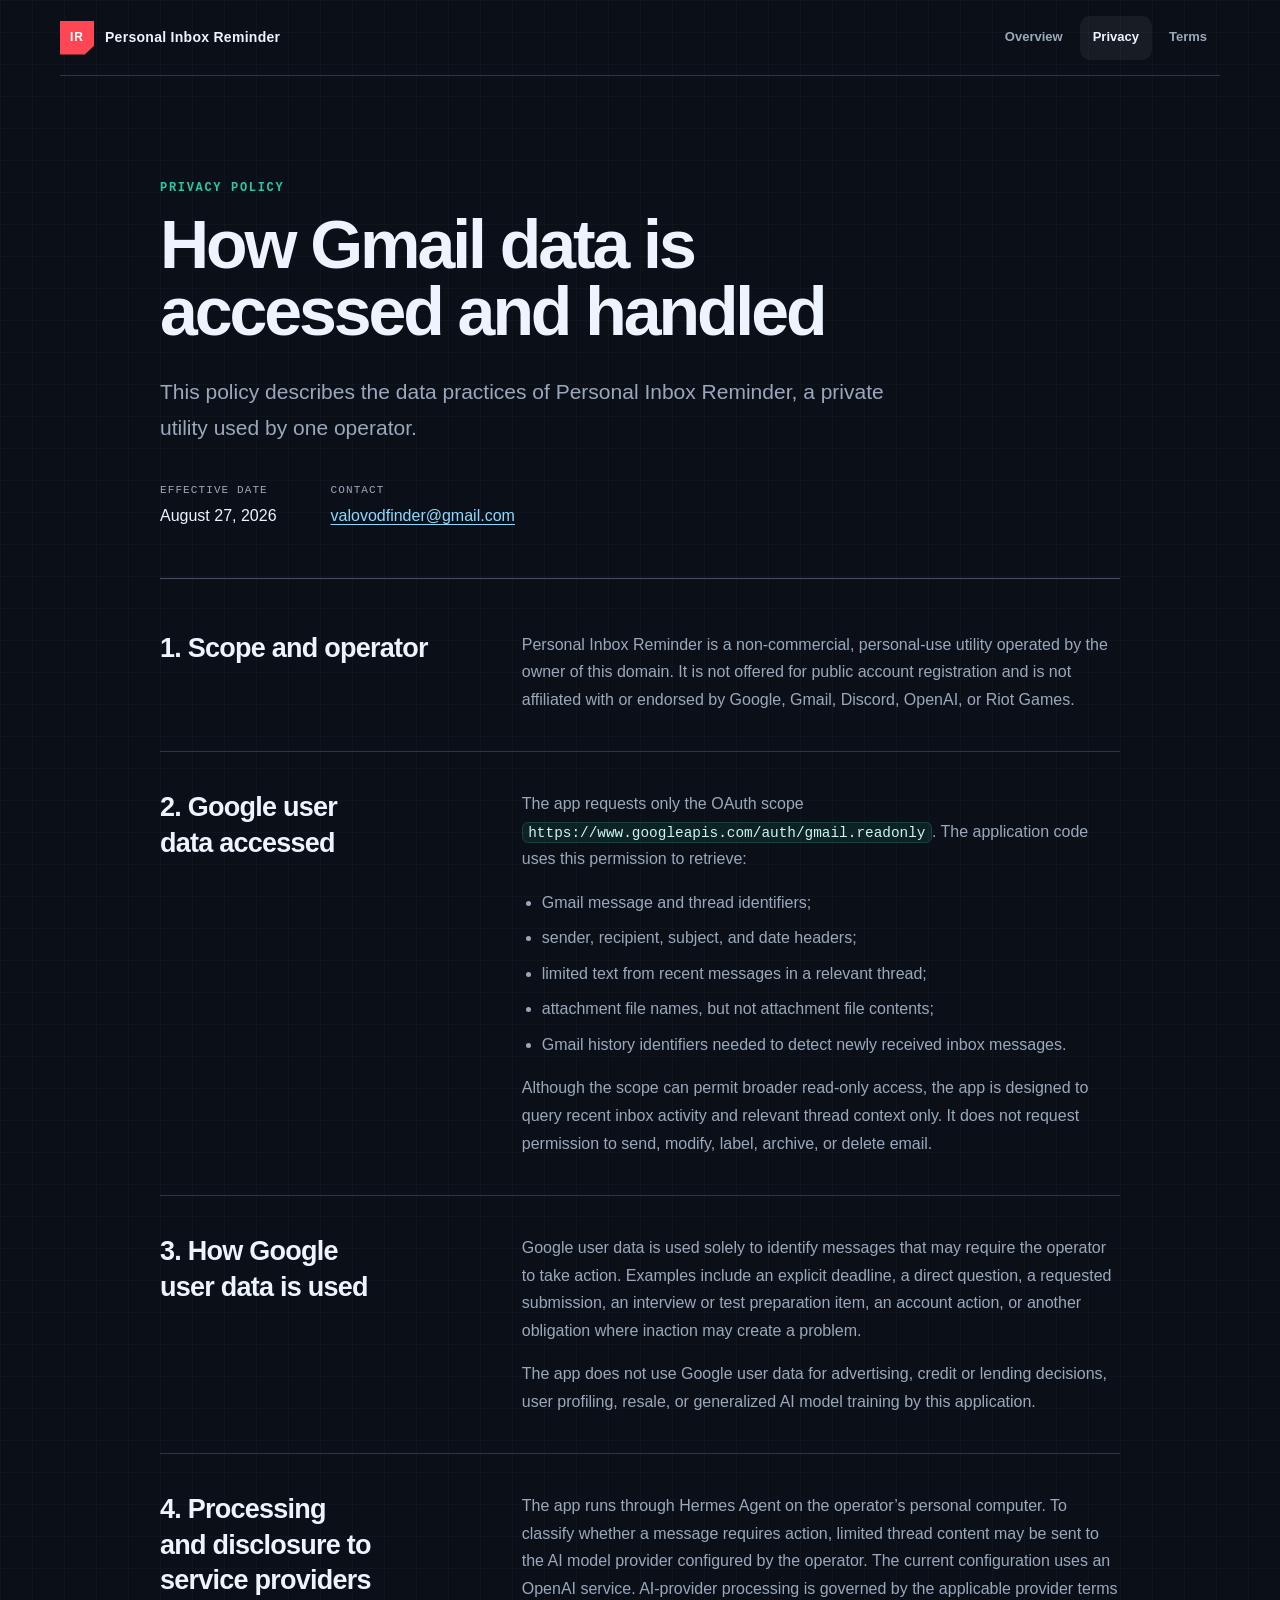
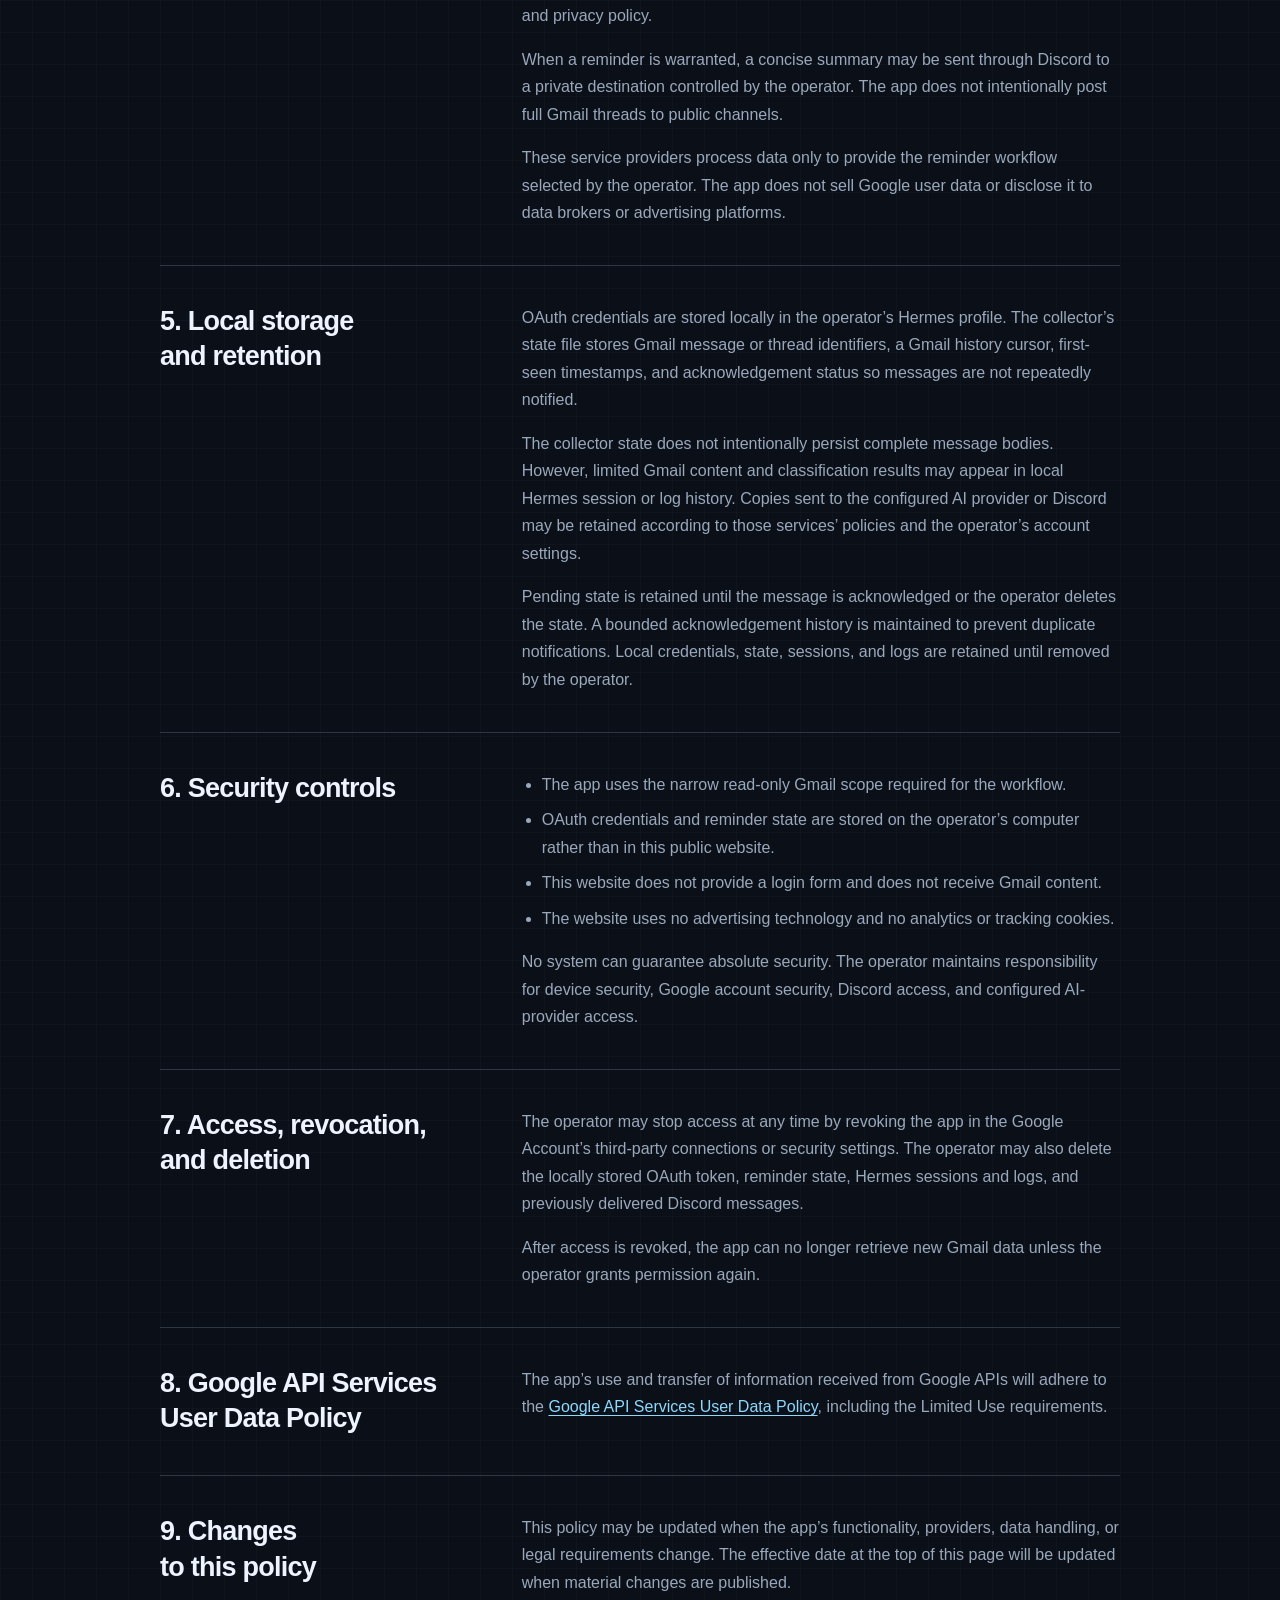
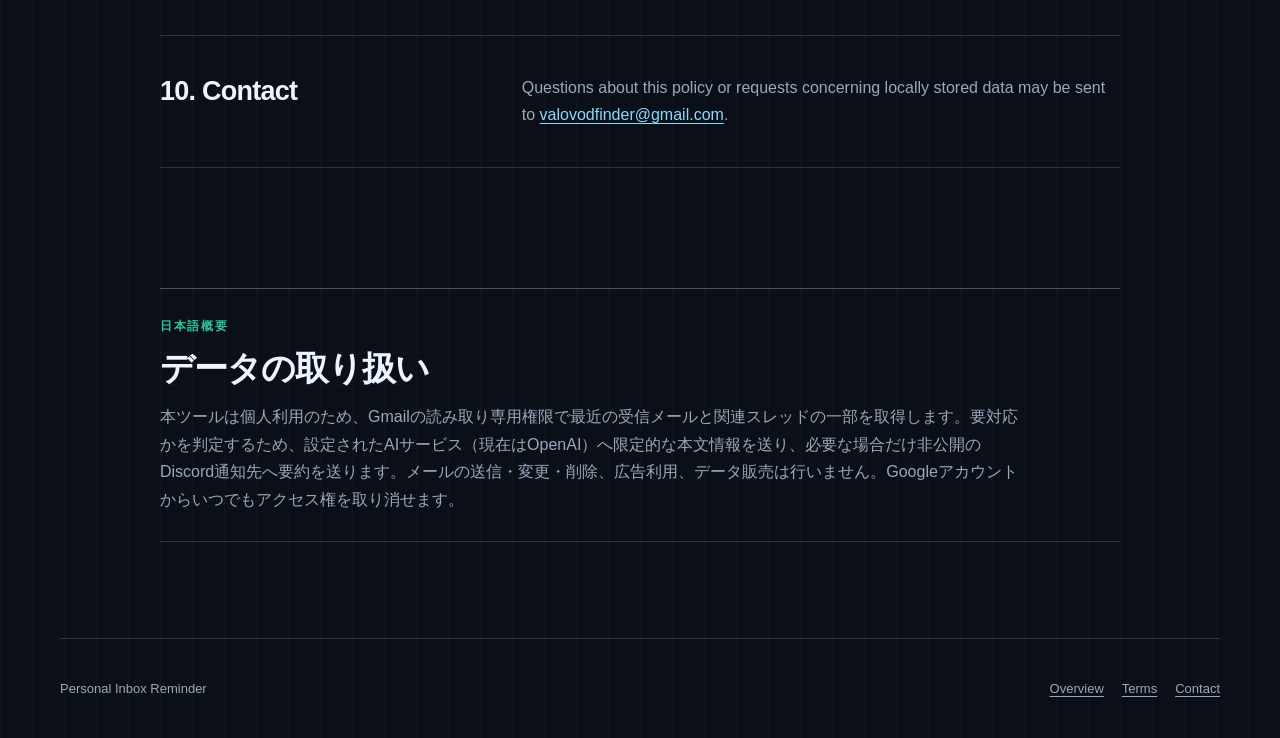
==== privacy/index.html @ f9ddcc96 "Publish Personal Inbox Reminder policy site" ====
<!doctype html>
<html lang="en">
<head>
  <meta charset="utf-8">
  <meta name="viewport" content="width=device-width, initial-scale=1">
  <meta name="description" content="Privacy Policy for Personal Inbox Reminder, including Gmail data access, AI processing, Discord delivery, storage, retention, and revocation.">
  <link rel="canonical" href="https://inbox-reminder.vodscout.com/privacy/">
  <link rel="stylesheet" href="/assets/site.css">
  <title>Privacy Policy | Personal Inbox Reminder</title>
</head>
<body>
  <a class="skip-link" href="#content">Skip to content</a>
  <header class="site-header">
    <a class="brand" href="/" aria-label="Personal Inbox Reminder home">
      <span class="brand-mark" aria-hidden="true">IR</span>
      <span>Personal Inbox Reminder</span>
    </a>
    <nav aria-label="Primary navigation">
      <a href="/">Overview</a>
      <a aria-current="page" href="/privacy/">Privacy</a>
      <a href="/terms/">Terms</a>
    </nav>
  </header>

  <main id="content" class="document-shell">
    <header class="document-header">
      <p class="eyebrow">Privacy Policy</p>
      <h1>How Gmail data is accessed and handled</h1>
      <p class="lede">This policy describes the data practices of Personal Inbox Reminder, a private utility used by one operator.</p>
      <dl class="document-meta">
        <div><dt>Effective date</dt><dd>August 27, 2026</dd></div>
        <div><dt>Contact</dt><dd><a href="mailto:valovodfinder@gmail.com">valovodfinder@gmail.com</a></dd></div>
      </dl>
    </header>

    <article class="policy-content">
      <section id="scope">
        <h2>1. Scope and operator</h2>
        <p>Personal Inbox Reminder is a non-commercial, personal-use utility operated by the owner of this domain. It is not offered for public account registration and is not affiliated with or endorsed by Google, Gmail, Discord, OpenAI, or Riot Games.</p>
      </section>

      <section id="google-data">
        <h2>2. Google user data accessed</h2>
        <p>The app requests only the OAuth scope <code>https://www.googleapis.com/auth/gmail.readonly</code>. The application code uses this permission to retrieve:</p>
        <ul>
          <li>Gmail message and thread identifiers;</li>
          <li>sender, recipient, subject, and date headers;</li>
          <li>limited text from recent messages in a relevant thread;</li>
          <li>attachment file names, but not attachment file contents;</li>
          <li>Gmail history identifiers needed to detect newly received inbox messages.</li>
        </ul>
        <p>Although the scope can permit broader read-only access, the app is designed to query recent inbox activity and relevant thread context only. It does not request permission to send, modify, label, archive, or delete email.</p>
      </section>

      <section id="use">
        <h2>3. How Google user data is used</h2>
        <p>Google user data is used solely to identify messages that may require the operator to take action. Examples include an explicit deadline, a direct question, a requested submission, an interview or test preparation item, an account action, or another obligation where inaction may create a problem.</p>
        <p>The app does not use Google user data for advertising, credit or lending decisions, user profiling, resale, or generalized AI model training by this application.</p>
      </section>

      <section id="processing">
        <h2>4. Processing and disclosure to service providers</h2>
        <p>The app runs through Hermes Agent on the operator’s personal computer. To classify whether a message requires action, limited thread content may be sent to the AI model provider configured by the operator. The current configuration uses an OpenAI service. AI-provider processing is governed by the applicable provider terms and privacy policy.</p>
        <p>When a reminder is warranted, a concise summary may be sent through Discord to a private destination controlled by the operator. The app does not intentionally post full Gmail threads to public channels.</p>
        <p>These service providers process data only to provide the reminder workflow selected by the operator. The app does not sell Google user data or disclose it to data brokers or advertising platforms.</p>
      </section>

      <section id="storage">
        <h2>5. Local storage and retention</h2>
        <p>OAuth credentials are stored locally in the operator’s Hermes profile. The collector’s state file stores Gmail message or thread identifiers, a Gmail history cursor, first-seen timestamps, and acknowledgement status so messages are not repeatedly notified.</p>
        <p>The collector state does not intentionally persist complete message bodies. However, limited Gmail content and classification results may appear in local Hermes session or log history. Copies sent to the configured AI provider or Discord may be retained according to those services’ policies and the operator’s account settings.</p>
        <p>Pending state is retained until the message is acknowledged or the operator deletes the state. A bounded acknowledgement history is maintained to prevent duplicate notifications. Local credentials, state, sessions, and logs are retained until removed by the operator.</p>
      </section>

      <section id="security">
        <h2>6. Security controls</h2>
        <ul>
          <li>The app uses the narrow read-only Gmail scope required for the workflow.</li>
          <li>OAuth credentials and reminder state are stored on the operator’s computer rather than in this public website.</li>
          <li>This website does not provide a login form and does not receive Gmail content.</li>
          <li>The website uses no advertising technology and no analytics or tracking cookies.</li>
        </ul>
        <p>No system can guarantee absolute security. The operator maintains responsibility for device security, Google account security, Discord access, and configured AI-provider access.</p>
      </section>

      <section id="control">
        <h2>7. Access, revocation, and deletion</h2>
        <p>The operator may stop access at any time by revoking the app in the Google Account’s third-party connections or security settings. The operator may also delete the locally stored OAuth token, reminder state, Hermes sessions and logs, and previously delivered Discord messages.</p>
        <p>After access is revoked, the app can no longer retrieve new Gmail data unless the operator grants permission again.</p>
      </section>

      <section id="limited-use">
        <h2>8. Google API Services User Data Policy</h2>
        <p>The app’s use and transfer of information received from Google APIs will adhere to the <a href="https://developers.google.com/terms/api-services-user-data-policy" rel="noreferrer">Google API Services User Data Policy</a>, including the Limited Use requirements.</p>
      </section>

      <section id="changes">
        <h2>9. Changes to this policy</h2>
        <p>This policy may be updated when the app’s functionality, providers, data handling, or legal requirements change. The effective date at the top of this page will be updated when material changes are published.</p>
      </section>

      <section id="contact">
        <h2>10. Contact</h2>
        <p>Questions about this policy or requests concerning locally stored data may be sent to <a href="mailto:valovodfinder@gmail.com">valovodfinder@gmail.com</a>.</p>
      </section>
    </article>

    <section class="language-note" lang="ja" aria-labelledby="japanese-privacy-summary">
      <p class="section-label">日本語概要</p>
      <h2 id="japanese-privacy-summary">データの取り扱い</h2>
      <p>本ツールは個人利用のため、Gmailの読み取り専用権限で最近の受信メールと関連スレッドの一部を取得します。要対応かを判定するため、設定されたAIサービス（現在はOpenAI）へ限定的な本文情報を送り、必要な場合だけ非公開のDiscord通知先へ要約を送ります。メールの送信・変更・削除、広告利用、データ販売は行いません。Googleアカウントからいつでもアクセス権を取り消せます。</p>
    </section>
  </main>

  <footer class="site-footer">
    <span>Personal Inbox Reminder</span>
    <span class="footer-links"><a href="/">Overview</a><a href="/terms/">Terms</a><a href="mailto:valovodfinder@gmail.com">Contact</a></span>
  </footer>
</body>
</html>
---- assets/site.css ----
:root {
  color-scheme: dark;
  --bg: #0b1018;
  --surface: #121a26;
  --surface-soft: #0f1722;
  --ink: #edf3ff;
  --muted: #9aa8bc;
  --line: rgba(169, 185, 210, 0.22);
  --line-strong: rgba(169, 185, 210, 0.38);
  --accent: #ff4655;
  --accent-soft: rgba(255, 70, 85, 0.13);
  --signal: #2dc6a1;
  --signal-soft: rgba(45, 198, 161, 0.13);
  --link: #8ed8ff;
  --radius: 18px;
  --font: "Yu Gothic UI", "Yu Gothic", Meiryo, "Hiragino Sans", "Noto Sans JP", Arial, sans-serif;
  --mono: "Cascadia Code", "SFMono-Regular", Consolas, monospace;
}

* { box-sizing: border-box; }

html { scroll-behavior: smooth; }

body {
  margin: 0;
  min-height: 100vh;
  color: var(--ink);
  background:
    linear-gradient(rgba(255, 255, 255, 0.018) 1px, transparent 1px),
    linear-gradient(90deg, rgba(255, 255, 255, 0.018) 1px, transparent 1px),
    var(--bg);
  background-size: 32px 32px;
  font-family: var(--font);
  line-height: 1.72;
  text-rendering: optimizeLegibility;
}

a { color: var(--link); text-underline-offset: 0.2em; }
a:hover { text-decoration-thickness: 2px; }
a:focus-visible, summary:focus-visible {
  outline: 3px solid var(--link);
  outline-offset: 4px;
  border-radius: 4px;
}

code {
  padding: 0.12em 0.38em;
  color: #c9f7eb;
  background: rgba(45, 198, 161, 0.1);
  border: 1px solid rgba(45, 198, 161, 0.2);
  border-radius: 6px;
  font-family: var(--mono);
  font-size: 0.9em;
  overflow-wrap: anywhere;
}

.skip-link {
  position: fixed;
  left: 16px;
  top: 12px;
  z-index: 100;
  padding: 10px 14px;
  color: #081018;
  background: var(--link);
  transform: translateY(-160%);
  transition: transform 120ms ease;
}
.skip-link:focus { transform: translateY(0); }

.site-header {
  width: min(1160px, calc(100% - 32px));
  margin: 0 auto;
  min-height: 76px;
  display: flex;
  align-items: center;
  justify-content: space-between;
  gap: 20px;
  border-bottom: 1px solid var(--line);
}

.brand {
  display: inline-flex;
  align-items: center;
  gap: 11px;
  color: var(--ink);
  font-size: 14px;
  font-weight: 700;
  letter-spacing: 0.02em;
  text-decoration: none;
}

.brand-mark {
  width: 34px;
  height: 34px;
  display: inline-grid;
  place-items: center;
  color: #fff;
  background: var(--accent);
  clip-path: polygon(0 0, 100% 0, 100% 74%, 73% 100%, 0 100%);
  font-size: 12px;
  letter-spacing: 0.08em;
}

nav { display: flex; align-items: center; gap: 4px; }
nav a {
  min-height: 44px;
  display: inline-flex;
  align-items: center;
  padding: 0 13px;
  color: var(--muted);
  border-radius: 10px;
  font-size: 13px;
  font-weight: 700;
  text-decoration: none;
}
nav a:hover, nav a[aria-current="page"] {
  color: var(--ink);
  background: rgba(255, 255, 255, 0.055);
}

.page-shell, .document-shell {
  width: min(1160px, calc(100% - 32px));
  margin: 0 auto;
}

.intro {
  padding: clamp(68px, 9vw, 124px) 0 clamp(48px, 7vw, 88px);
  border-bottom: 1px solid var(--line);
}

.eyebrow, .section-label {
  margin: 0 0 12px;
  color: var(--signal);
  font-family: var(--mono);
  font-size: 12px;
  font-weight: 700;
  letter-spacing: 0.14em;
  text-transform: uppercase;
}

h1, h2, h3 { text-wrap: balance; }
h1 {
  max-width: 960px;
  margin: 0;
  font-size: clamp(42px, 7vw, 84px);
  line-height: 0.99;
  letter-spacing: -0.045em;
}

h2 {
  margin: 0;
  font-size: clamp(28px, 4vw, 44px);
  line-height: 1.12;
  letter-spacing: -0.028em;
}

.lede {
  max-width: 760px;
  margin: 28px 0 0;
  color: var(--muted);
  font-size: clamp(17px, 2vw, 21px);
  line-height: 1.75;
  text-wrap: pretty;
}

.status-line {
  margin-top: 34px;
  display: flex;
  flex-wrap: wrap;
  gap: 8px;
}
.status-line span {
  padding: 8px 12px;
  color: #c9f7eb;
  background: var(--signal-soft);
  border: 1px solid rgba(45, 198, 161, 0.24);
  border-radius: 999px;
  font-size: 12px;
  font-weight: 700;
}

.content-grid {
  padding: clamp(56px, 8vw, 96px) 0;
  display: grid;
  grid-template-columns: minmax(240px, 0.8fr) minmax(0, 1.25fr);
  gap: clamp(40px, 8vw, 112px);
  border-bottom: 1px solid var(--line);
}
.content-grid > div > p:last-child {
  margin: 22px 0 0;
  color: var(--muted);
}

.process-list {
  margin: 0;
  padding: 0;
  list-style: none;
  counter-reset: process;
  border-top: 1px solid var(--line);
}
.process-list li {
  counter-increment: process;
  position: relative;
  padding: 24px 0 24px 54px;
  display: grid;
  gap: 6px;
  border-bottom: 1px solid var(--line);
}
.process-list li::before {
  content: "0" counter(process);
  position: absolute;
  left: 0;
  top: 26px;
  color: var(--accent);
  font-family: var(--mono);
  font-size: 12px;
  font-weight: 700;
}
.process-list strong { font-size: 17px; }
.process-list span { color: var(--muted); }

.boundary-section {
  padding: clamp(56px, 8vw, 96px) 0;
  display: grid;
  grid-template-columns: minmax(240px, 0.75fr) minmax(0, 1.5fr);
  gap: clamp(40px, 8vw, 112px);
  border-bottom: 1px solid var(--line);
}
.boundary-list { margin: 0; }
.boundary-list > div {
  padding: 18px 0;
  display: grid;
  grid-template-columns: minmax(150px, 0.72fr) minmax(0, 1fr);
  gap: 24px;
  border-top: 1px solid var(--line);
}
.boundary-list > div:last-child { border-bottom: 1px solid var(--line); }
.boundary-list dt { font-weight: 700; }
.boundary-list dd { margin: 0; color: var(--muted); }

.disclosure {
  margin: clamp(56px, 8vw, 96px) 0;
  padding: clamp(28px, 5vw, 52px);
  display: grid;
  grid-template-columns: minmax(220px, 0.72fr) minmax(0, 1fr);
  gap: clamp(28px, 6vw, 80px);
  background: var(--surface);
  border: 1px solid var(--line);
  border-radius: var(--radius);
}
.disclosure p:last-child { margin: 0; color: var(--muted); }

.language-note {
  margin: clamp(56px, 8vw, 96px) 0;
  padding: 28px 0;
  border-top: 1px solid var(--line-strong);
  border-bottom: 1px solid var(--line);
}
.language-note h2 { font-size: clamp(24px, 3.2vw, 34px); }
.language-note p:last-child { max-width: 860px; margin-bottom: 0; color: var(--muted); }

.domain-note {
  margin: 0 0 clamp(60px, 8vw, 100px);
  padding: 20px 22px;
  display: grid;
  grid-template-columns: 180px minmax(0, 1fr);
  gap: 24px;
  background: var(--surface-soft);
  border: 1px solid var(--line);
  border-radius: 12px;
}
.domain-note p { margin: 0; color: var(--muted); }

.document-shell { max-width: 960px; }
.document-header {
  padding: clamp(64px, 8vw, 104px) 0 48px;
  border-bottom: 1px solid var(--line-strong);
}
.document-header h1 { max-width: 880px; font-size: clamp(40px, 6vw, 68px); }
.document-meta {
  margin: 34px 0 0;
  display: flex;
  flex-wrap: wrap;
  gap: 28px 54px;
}
.document-meta div { display: grid; gap: 2px; }
.document-meta dt {
  color: var(--muted);
  font-family: var(--mono);
  font-size: 11px;
  letter-spacing: 0.1em;
  text-transform: uppercase;
}
.document-meta dd { margin: 0; }

.policy-content { padding: 14px 0 24px; }
.policy-content section {
  padding: 38px 0;
  display: grid;
  grid-template-columns: minmax(220px, 0.65fr) minmax(0, 1.4fr);
  column-gap: clamp(34px, 7vw, 84px);
  border-bottom: 1px solid var(--line);
}
.policy-content h2 {
  grid-column: 1;
  font-size: clamp(20px, 2.5vw, 27px);
  line-height: 1.32;
}
.policy-content p, .policy-content ul { grid-column: 2; }
.policy-content p { margin: 0 0 16px; color: var(--muted); }
.policy-content p:last-child { margin-bottom: 0; }
.policy-content ul { margin: 0 0 16px; padding-left: 1.25em; color: var(--muted); }
.policy-content li + li { margin-top: 8px; }

.site-footer {
  width: min(1160px, calc(100% - 32px));
  margin: 0 auto;
  min-height: 100px;
  display: flex;
  align-items: center;
  justify-content: space-between;
  gap: 24px;
  color: var(--muted);
  border-top: 1px solid var(--line);
  font-size: 13px;
}
.footer-links { display: flex; flex-wrap: wrap; gap: 18px; }
.footer-links a { color: var(--muted); }

@media (max-width: 760px) {
  .site-header { min-height: auto; padding: 14px 0; align-items: flex-start; }
  .brand > span:last-child { max-width: 130px; line-height: 1.25; }
  nav { gap: 0; }
  nav a { padding: 0 9px; font-size: 12px; }
  h1 { font-size: clamp(38px, 13vw, 58px); }
  .content-grid, .boundary-section, .disclosure, .policy-content section {
    grid-template-columns: 1fr;
  }
  .content-grid, .boundary-section { gap: 36px; }
  .disclosure { gap: 24px; }
  .boundary-list > div { grid-template-columns: 1fr; gap: 6px; }
  .domain-note { grid-template-columns: 1fr; gap: 6px; }
  .policy-content h2, .policy-content p, .policy-content ul { grid-column: 1; }
  .policy-content h2 { margin-bottom: 18px; }
  .site-footer { padding: 28px 0; align-items: flex-start; flex-direction: column; }
}

@media (max-width: 480px) {
  .site-header { display: grid; }
  nav { width: 100%; justify-content: space-between; border-top: 1px solid var(--line); padding-top: 8px; }
  nav a { flex: 1; justify-content: center; }
  .page-shell, .document-shell, .site-header, .site-footer { width: min(100% - 24px, 1160px); }
}

@media (prefers-reduced-motion: reduce) {
  html { scroll-behavior: auto; }
  *, *::before, *::after { transition-duration: 0.01ms !important; }
}
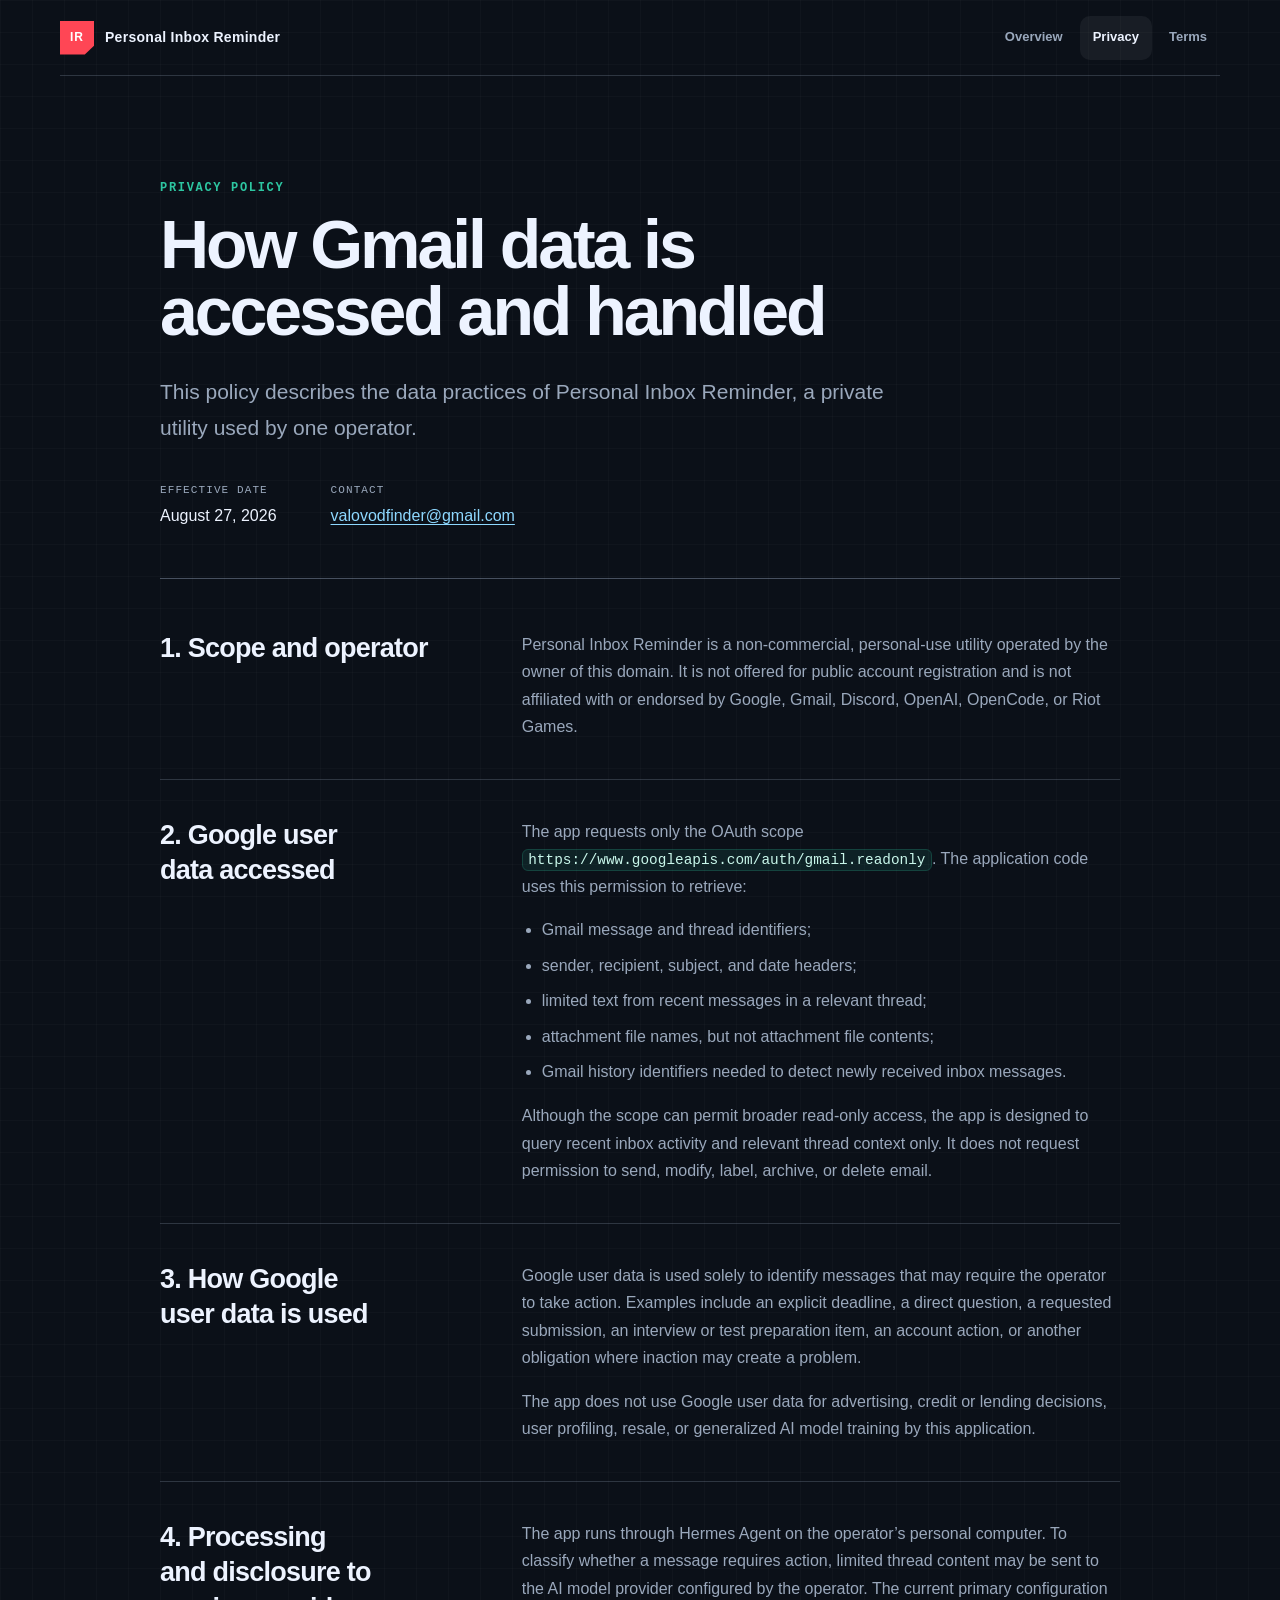
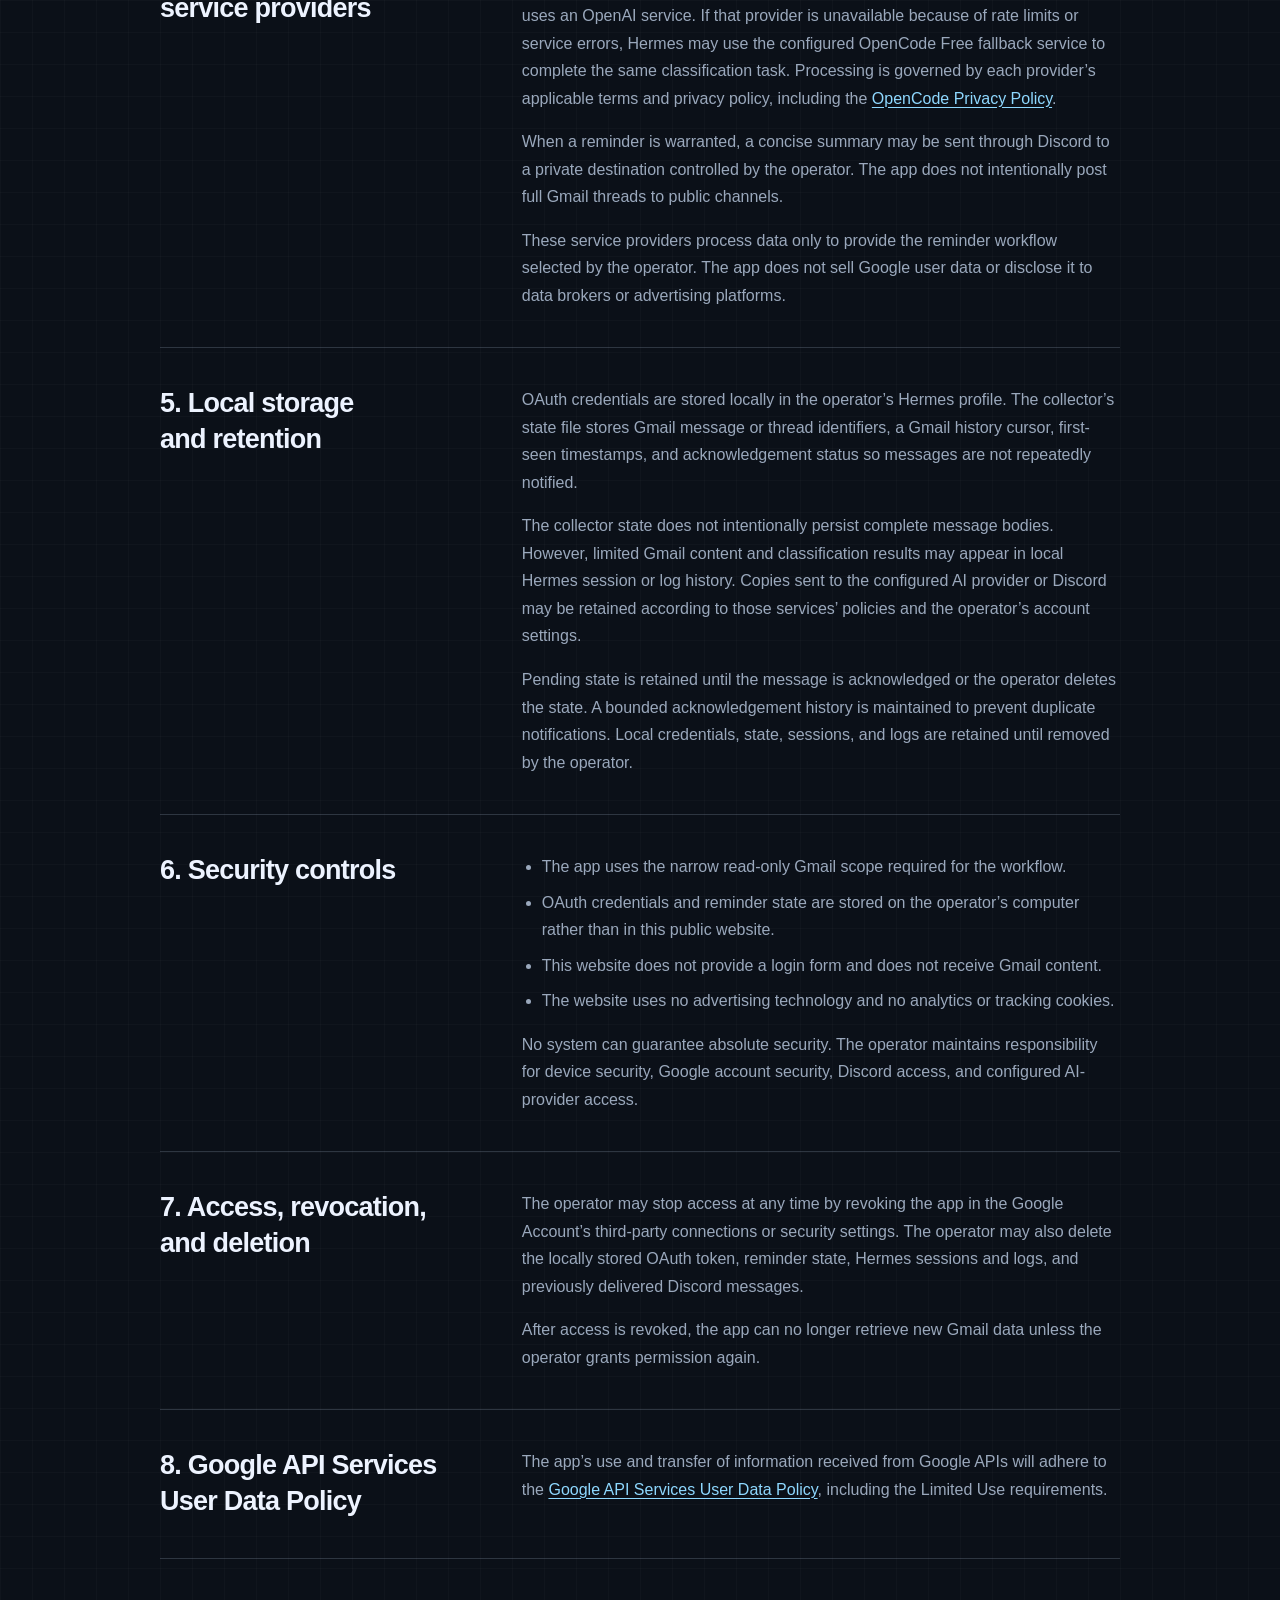
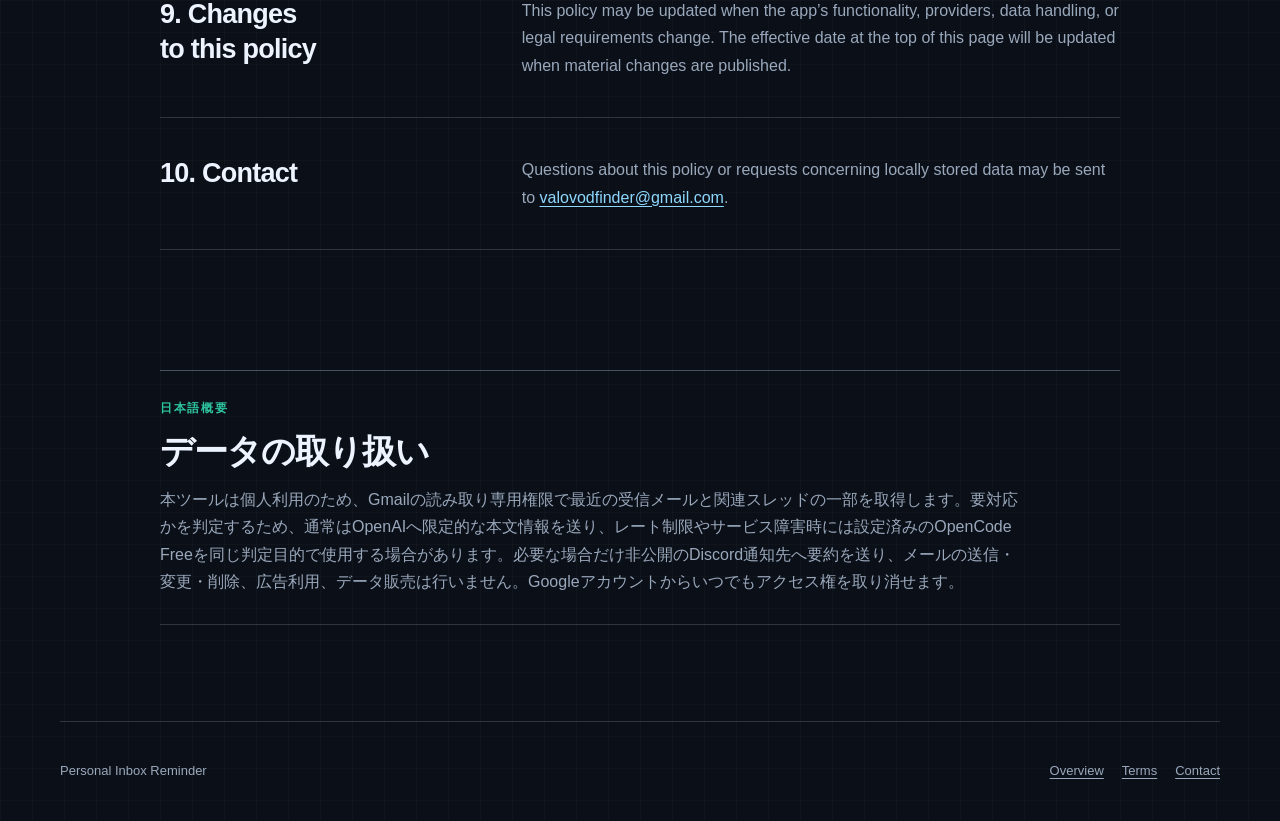
==== commit 73ac4744: "Disclose configured AI fallback provider" ====
--- a/privacy/index.html
+++ b/privacy/index.html
@@ -36,7 +36,7 @@
     <article class="policy-content">
       <section id="scope">
         <h2>1. Scope and operator</h2>
-        <p>Personal Inbox Reminder is a non-commercial, personal-use utility operated by the owner of this domain. It is not offered for public account registration and is not affiliated with or endorsed by Google, Gmail, Discord, OpenAI, or Riot Games.</p>
+        <p>Personal Inbox Reminder is a non-commercial, personal-use utility operated by the owner of this domain. It is not offered for public account registration and is not affiliated with or endorsed by Google, Gmail, Discord, OpenAI, OpenCode, or Riot Games.</p>
       </section>
 
       <section id="google-data">
@@ -60,7 +60,7 @@
 
       <section id="processing">
         <h2>4. Processing and disclosure to service providers</h2>
-        <p>The app runs through Hermes Agent on the operator’s personal computer. To classify whether a message requires action, limited thread content may be sent to the AI model provider configured by the operator. The current configuration uses an OpenAI service. AI-provider processing is governed by the applicable provider terms and privacy policy.</p>
+        <p>The app runs through Hermes Agent on the operator’s personal computer. To classify whether a message requires action, limited thread content may be sent to the AI model provider configured by the operator. The current primary configuration uses an OpenAI service. If that provider is unavailable because of rate limits or service errors, Hermes may use the configured OpenCode Free fallback service to complete the same classification task. Processing is governed by each provider’s applicable terms and privacy policy, including the <a href="https://opencode.ai/legal/privacy-policy">OpenCode Privacy Policy</a>.</p>
         <p>When a reminder is warranted, a concise summary may be sent through Discord to a private destination controlled by the operator. The app does not intentionally post full Gmail threads to public channels.</p>
         <p>These service providers process data only to provide the reminder workflow selected by the operator. The app does not sell Google user data or disclose it to data brokers or advertising platforms.</p>
       </section>
@@ -108,7 +108,7 @@
     <section class="language-note" lang="ja" aria-labelledby="japanese-privacy-summary">
       <p class="section-label">日本語概要</p>
       <h2 id="japanese-privacy-summary">データの取り扱い</h2>
-      <p>本ツールは個人利用のため、Gmailの読み取り専用権限で最近の受信メールと関連スレッドの一部を取得します。要対応かを判定するため、設定されたAIサービス（現在はOpenAI）へ限定的な本文情報を送り、必要な場合だけ非公開のDiscord通知先へ要約を送ります。メールの送信・変更・削除、広告利用、データ販売は行いません。Googleアカウントからいつでもアクセス権を取り消せます。</p>
+      <p>本ツールは個人利用のため、Gmailの読み取り専用権限で最近の受信メールと関連スレッドの一部を取得します。要対応かを判定するため、通常はOpenAIへ限定的な本文情報を送り、レート制限やサービス障害時には設定済みのOpenCode Freeを同じ判定目的で使用する場合があります。必要な場合だけ非公開のDiscord通知先へ要約を送り、メールの送信・変更・削除、広告利用、データ販売は行いません。Googleアカウントからいつでもアクセス権を取り消せます。</p>
     </section>
   </main>
 
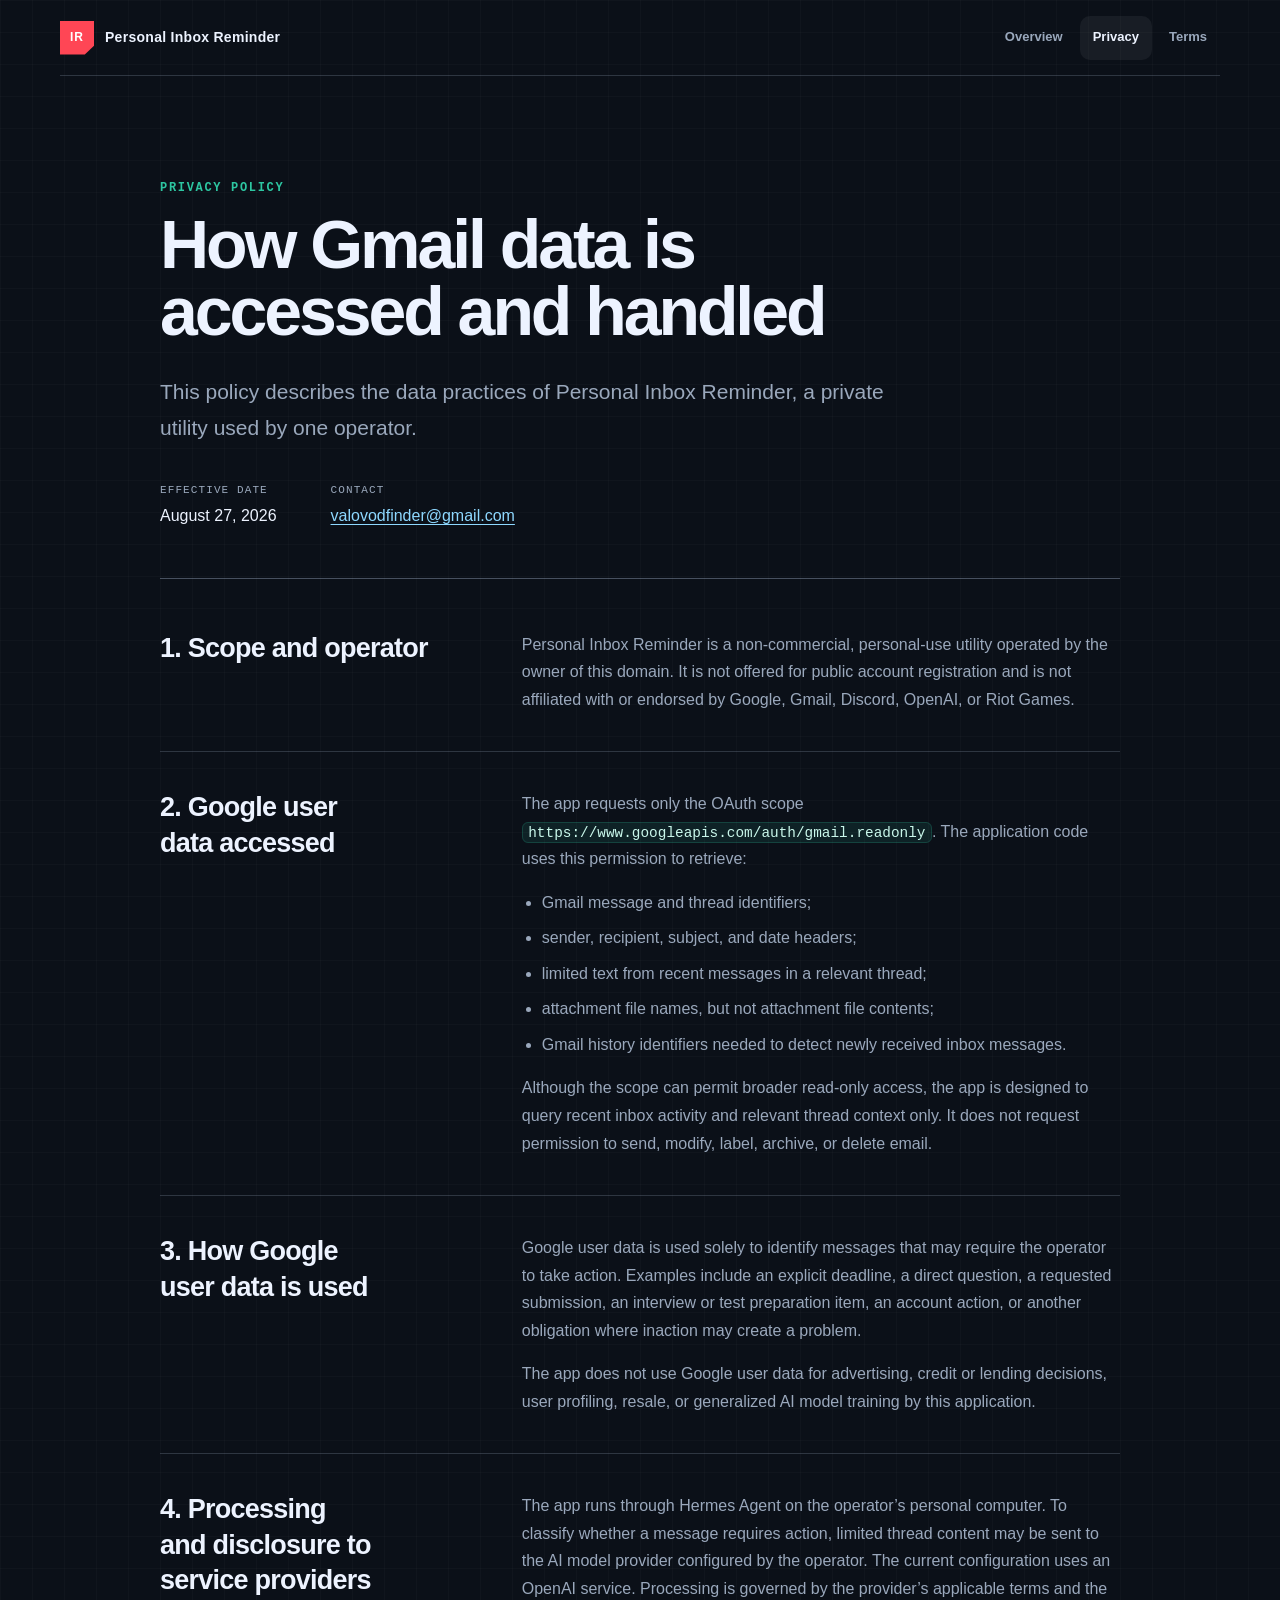
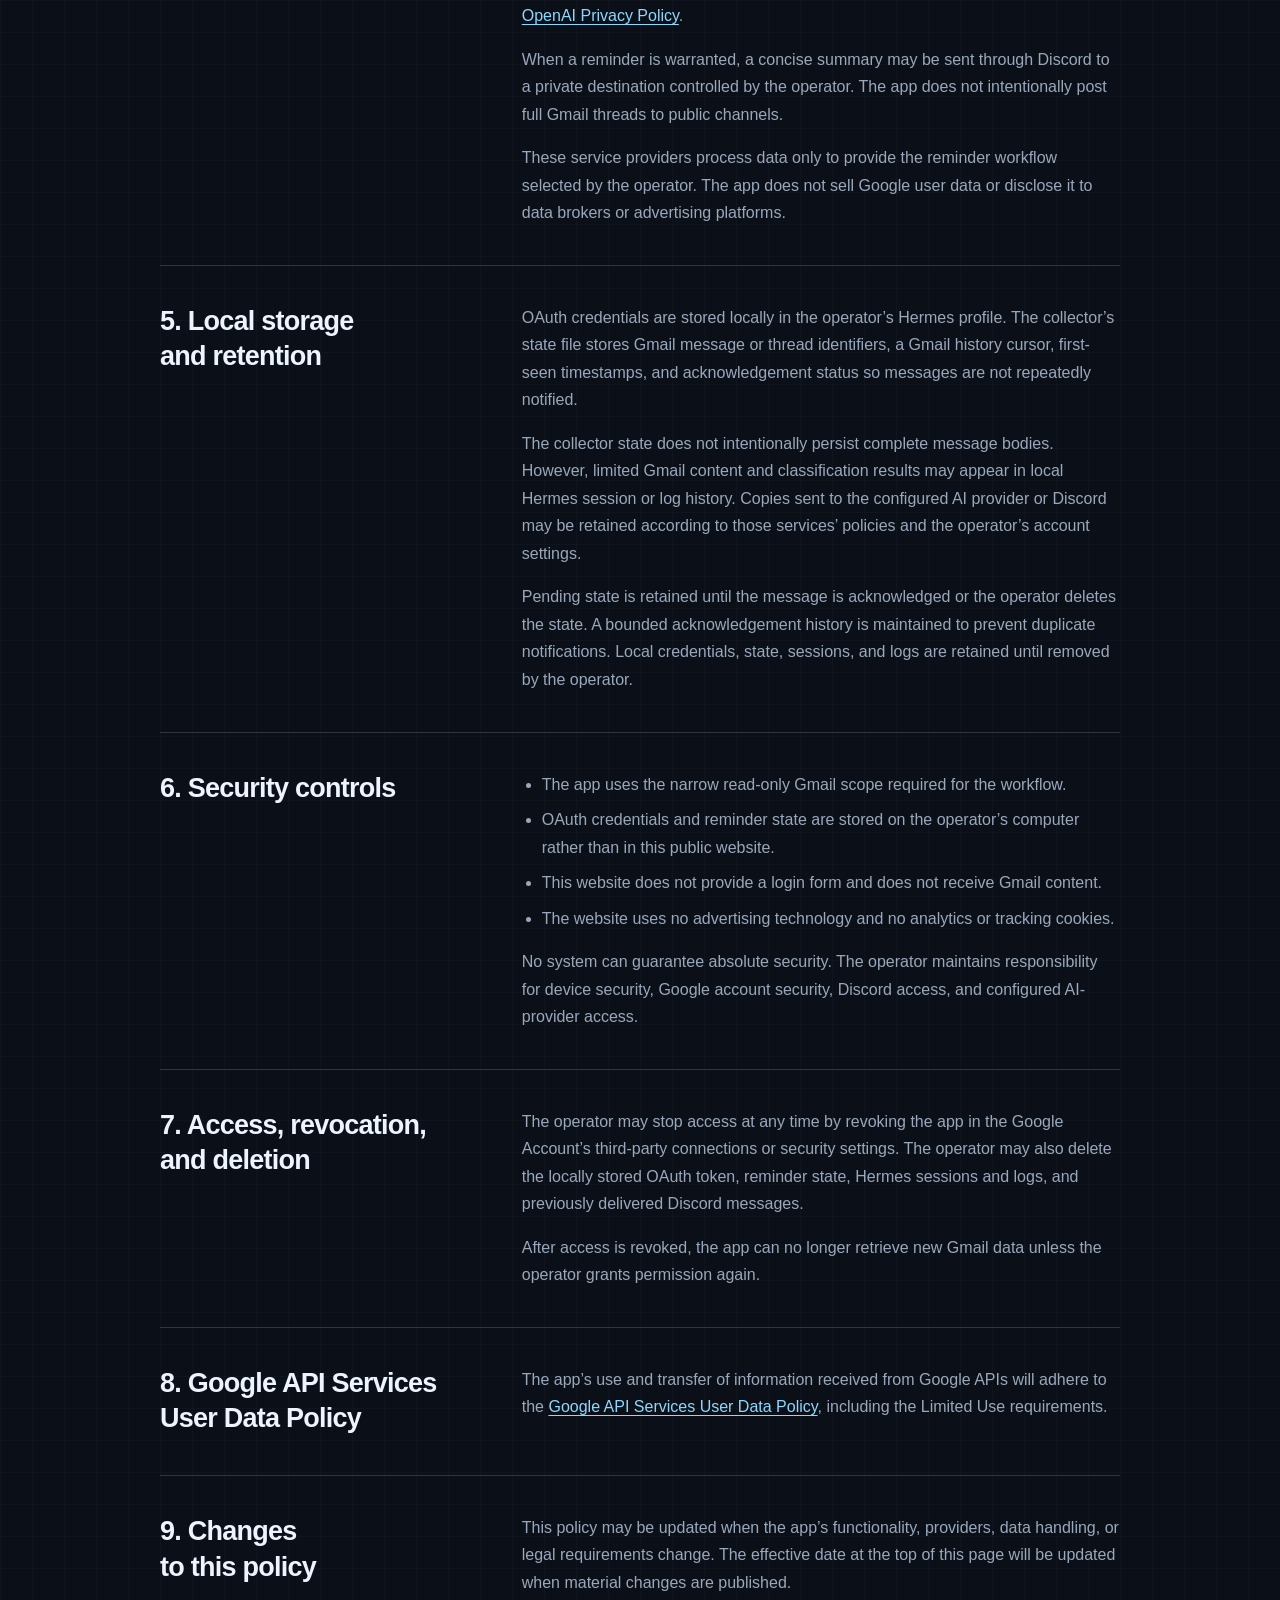
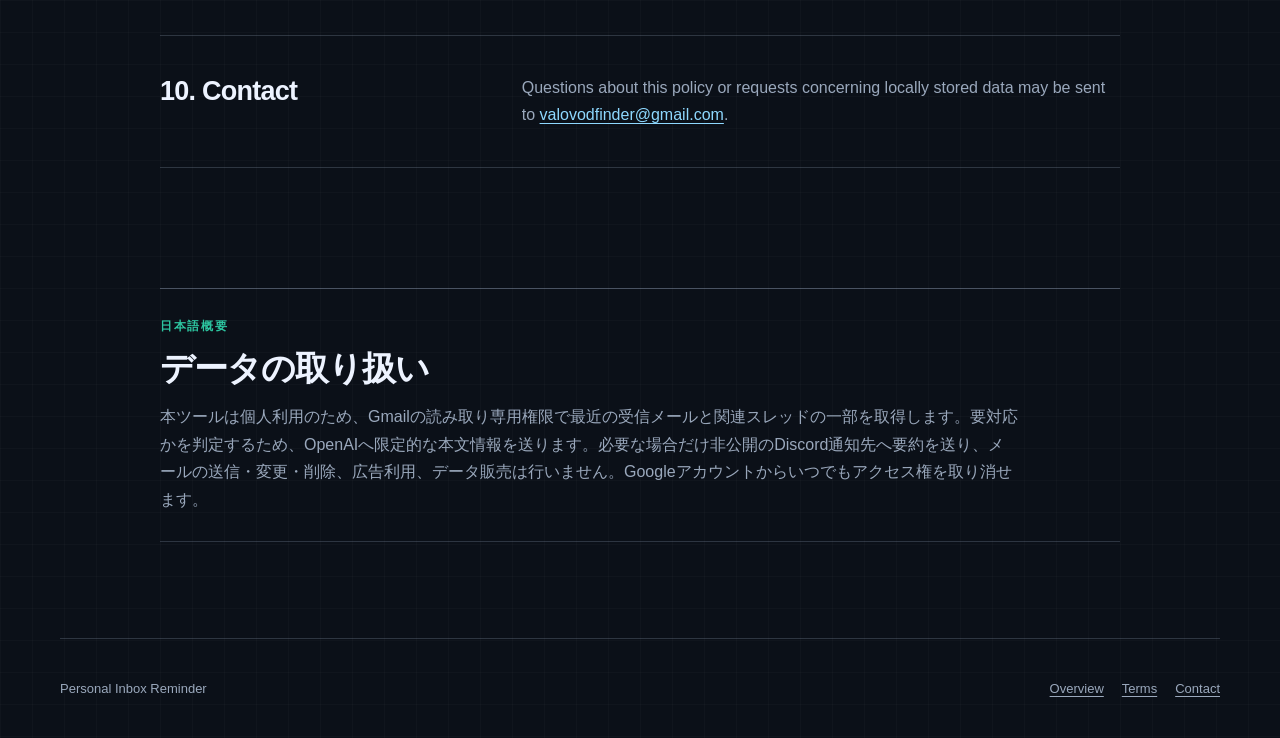
==== commit 10dec669: "Use OpenAI-only reminder processing" ====
--- a/privacy/index.html
+++ b/privacy/index.html
@@ -36,7 +36,7 @@
     <article class="policy-content">
       <section id="scope">
         <h2>1. Scope and operator</h2>
-        <p>Personal Inbox Reminder is a non-commercial, personal-use utility operated by the owner of this domain. It is not offered for public account registration and is not affiliated with or endorsed by Google, Gmail, Discord, OpenAI, OpenCode, or Riot Games.</p>
+        <p>Personal Inbox Reminder is a non-commercial, personal-use utility operated by the owner of this domain. It is not offered for public account registration and is not affiliated with or endorsed by Google, Gmail, Discord, OpenAI, or Riot Games.</p>
       </section>
 
       <section id="google-data">
@@ -60,7 +60,7 @@
 
       <section id="processing">
         <h2>4. Processing and disclosure to service providers</h2>
-        <p>The app runs through Hermes Agent on the operator’s personal computer. To classify whether a message requires action, limited thread content may be sent to the AI model provider configured by the operator. The current primary configuration uses an OpenAI service. If that provider is unavailable because of rate limits or service errors, Hermes may use the configured OpenCode Free fallback service to complete the same classification task. Processing is governed by each provider’s applicable terms and privacy policy, including the <a href="https://opencode.ai/legal/privacy-policy">OpenCode Privacy Policy</a>.</p>
+        <p>The app runs through Hermes Agent on the operator’s personal computer. To classify whether a message requires action, limited thread content may be sent to the AI model provider configured by the operator. The current configuration uses an OpenAI service. Processing is governed by the provider’s applicable terms and the <a href="https://openai.com/policies/privacy-policy/" rel="noreferrer">OpenAI Privacy Policy</a>.</p>
         <p>When a reminder is warranted, a concise summary may be sent through Discord to a private destination controlled by the operator. The app does not intentionally post full Gmail threads to public channels.</p>
         <p>These service providers process data only to provide the reminder workflow selected by the operator. The app does not sell Google user data or disclose it to data brokers or advertising platforms.</p>
       </section>
@@ -108,7 +108,7 @@
     <section class="language-note" lang="ja" aria-labelledby="japanese-privacy-summary">
       <p class="section-label">日本語概要</p>
       <h2 id="japanese-privacy-summary">データの取り扱い</h2>
-      <p>本ツールは個人利用のため、Gmailの読み取り専用権限で最近の受信メールと関連スレッドの一部を取得します。要対応かを判定するため、通常はOpenAIへ限定的な本文情報を送り、レート制限やサービス障害時には設定済みのOpenCode Freeを同じ判定目的で使用する場合があります。必要な場合だけ非公開のDiscord通知先へ要約を送り、メールの送信・変更・削除、広告利用、データ販売は行いません。Googleアカウントからいつでもアクセス権を取り消せます。</p>
+      <p>本ツールは個人利用のため、Gmailの読み取り専用権限で最近の受信メールと関連スレッドの一部を取得します。要対応かを判定するため、OpenAIへ限定的な本文情報を送ります。必要な場合だけ非公開のDiscord通知先へ要約を送り、メールの送信・変更・削除、広告利用、データ販売は行いません。Googleアカウントからいつでもアクセス権を取り消せます。</p>
     </section>
   </main>
 
